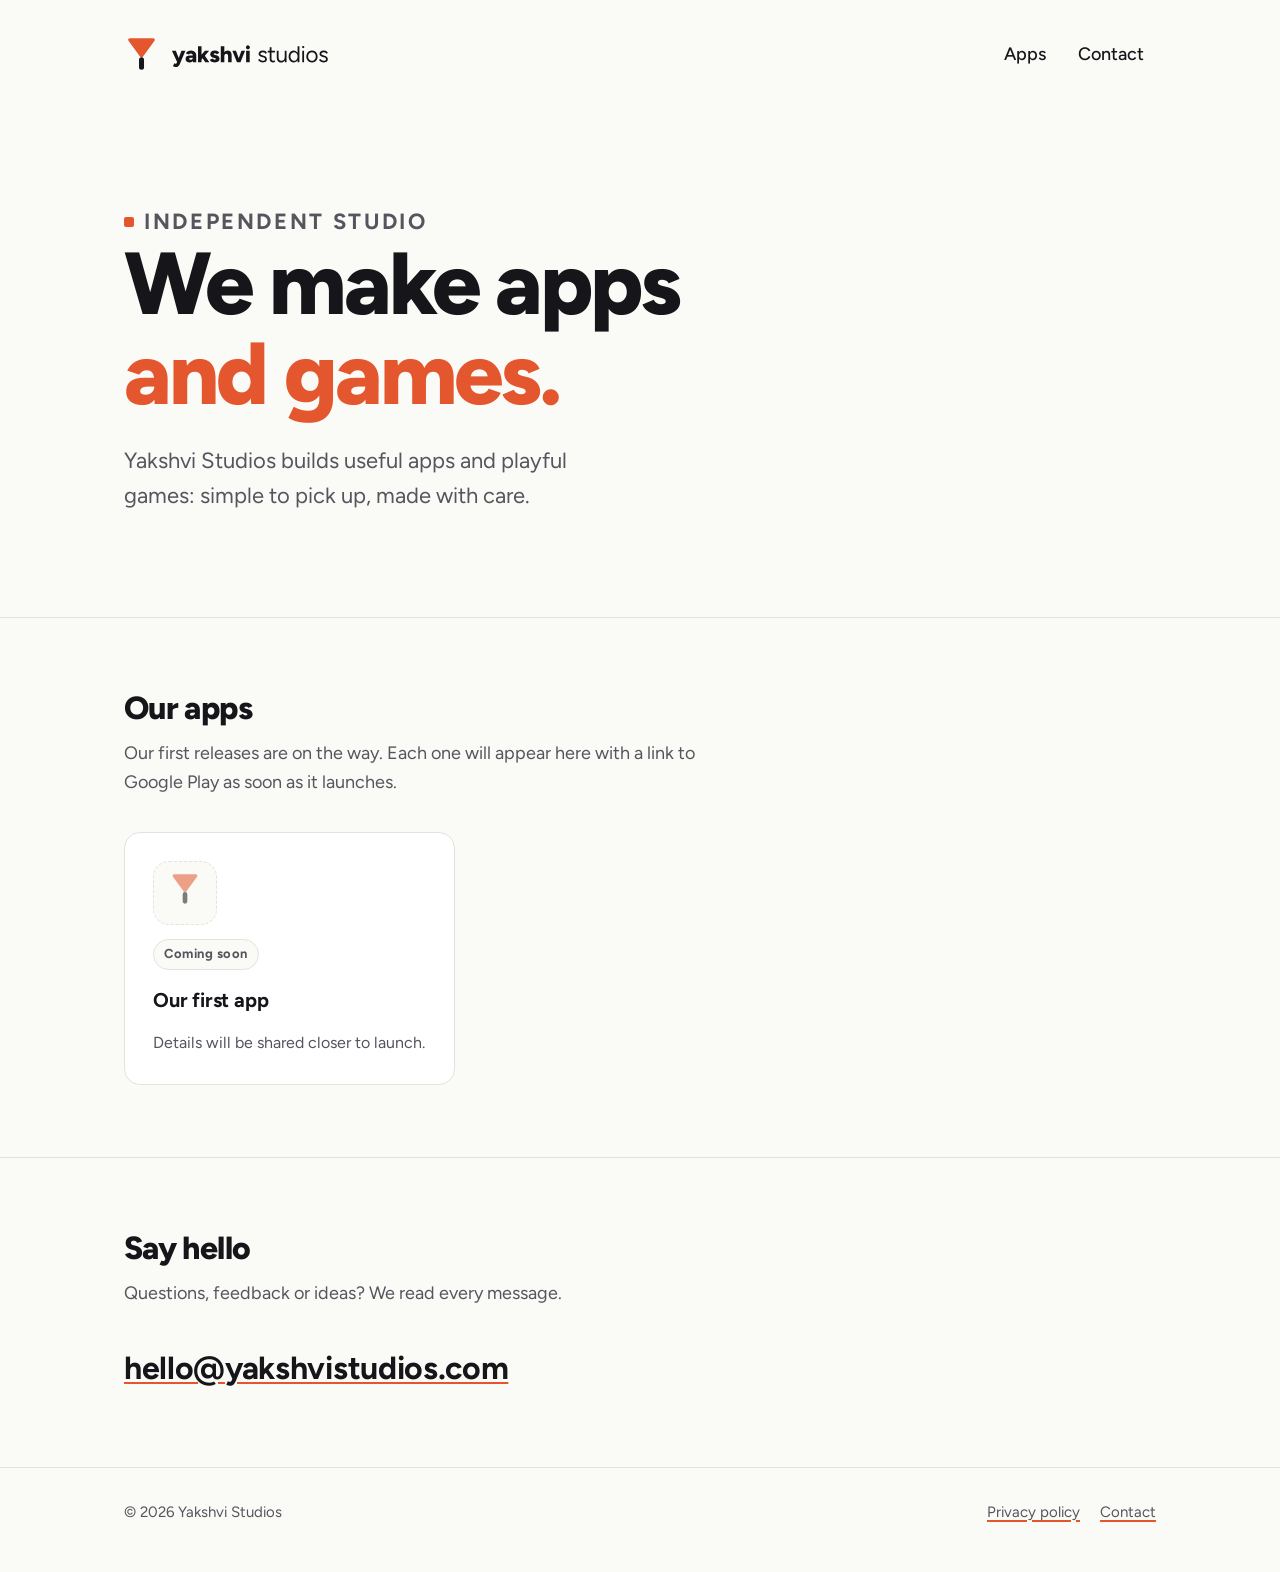
==== index.html @ 71517ecf "add website" ====
<!doctype html>
<html lang="en">
<head>
  <meta charset="utf-8">
  <meta name="viewport" content="width=device-width, initial-scale=1">
  <title>Yakshvi Studios · Apps and games</title>
  <meta name="description" content="Yakshvi Studios is an independent studio building useful apps and playful games.">
  <link rel="canonical" href="https://yakshvistudios.com/">
  <meta name="theme-color" content="#FAFAF7" media="(prefers-color-scheme: light)">
  <meta name="theme-color" content="#16161A" media="(prefers-color-scheme: dark)">

  <meta property="og:type" content="website">
  <meta property="og:site_name" content="Yakshvi Studios">
  <meta property="og:title" content="Yakshvi Studios · Apps and games">
  <meta property="og:description" content="An independent studio building useful apps and playful games.">
  <meta property="og:url" content="https://yakshvistudios.com/">
  <meta property="og:image" content="https://yakshvistudios.com/assets/og-image.png">
  <meta name="twitter:card" content="summary_large_image">

  <link rel="icon" href="/favicon.ico" sizes="any">
  <link rel="icon" href="/favicon.svg" type="image/svg+xml">
  <link rel="apple-touch-icon" href="/apple-touch-icon.png">
  <link rel="preload" href="/assets/fonts/figtree-latin-800-normal.woff2" as="font" type="font/woff2" crossorigin>
  <link rel="stylesheet" href="/assets/site.css">
</head>
<body>
  <header class="site-header">
    <div class="wrap">
      <a class="logo" href="/" aria-label="Yakshvi Studios home">
        <picture>
          <source srcset="/assets/logo/yakshvi-logo-horizontal-on-dark.svg" media="(prefers-color-scheme: dark)">
          <img src="/assets/logo/yakshvi-logo-horizontal.svg" alt="Yakshvi Studios" width="208" height="40">
        </picture>
      </a>
      <nav class="nav" aria-label="Main">
        <a href="#apps">Apps</a>
        <a href="#contact">Contact</a>
      </nav>
    </div>
  </header>

  <main>
    <div class="hero">
      <div class="wrap">
        <p class="eyebrow">Independent studio</p>
        <h1>We make apps <span class="accent">and games.</span></h1>
        <p>Yakshvi Studios builds useful apps and playful games: simple to pick up, made with care.</p>
      </div>
    </div>

    <section id="apps" aria-labelledby="apps-title">
      <div class="wrap">
        <h2 id="apps-title">Our apps</h2>
        <p class="lede">Our first releases are on the way. Each one will appear here with a link to Google Play as soon as it launches.</p>
        <div class="apps">
          <article class="app-card">
            <div class="icon"><picture><source srcset="/assets/logo/yakshvi-mark-on-dark.svg" media="(prefers-color-scheme: dark)"><img src="/assets/logo/yakshvi-mark.svg" alt=""></picture></div>
            <span class="badge">Coming soon</span>
            <h3>Our first app</h3>
            <p>Details will be shared closer to launch.</p>
          </article>
        </div>
      </div>
    </section>

    <section id="contact" aria-labelledby="contact-title">
      <div class="wrap">
        <h2 id="contact-title">Say hello</h2>
        <p class="lede">Questions, feedback or ideas? We read every message.</p>
        <a class="contact-mail" href="mailto:hello@yakshvistudios.com">hello@yakshvistudios.com</a>
      </div>
    </section>
  </main>

  <footer class="site-footer">
    <div class="wrap">
      <span>© 2026 Yakshvi Studios</span>
      <nav aria-label="Footer">
        <a href="/privacy.html">Privacy policy</a>
        <a href="mailto:hello@yakshvistudios.com">Contact</a>
      </nav>
    </div>
  </footer>
</body>
</html>
---- assets/site.css ----
/* Yakshvi Studios — site styles */

@font-face { font-family: "Figtree"; font-weight: 400; font-style: normal; font-display: swap; src: url("fonts/figtree-latin-400-normal.woff2") format("woff2"); }
@font-face { font-family: "Figtree"; font-weight: 500; font-style: normal; font-display: swap; src: url("fonts/figtree-latin-500-normal.woff2") format("woff2"); }
@font-face { font-family: "Figtree"; font-weight: 700; font-style: normal; font-display: swap; src: url("fonts/figtree-latin-700-normal.woff2") format("woff2"); }
@font-face { font-family: "Figtree"; font-weight: 800; font-style: normal; font-display: swap; src: url("fonts/figtree-latin-800-normal.woff2") format("woff2"); }

:root {
  --ink: #16161A;
  --ink-soft: #55555E;
  --paper: #FAFAF7;
  --card: #FFFFFF;
  --line: #E4E2DC;
  --orange: #E4572E;
  --orange-text: #B83E1A; /* orange that passes contrast as text on light backgrounds */
  --radius: 16px;
  --max: 1080px;
}

@media (prefers-color-scheme: dark) {
  :root {
    --ink: #F4F3EF;
    --ink-soft: #A9A9B2;
    --paper: #16161A;
    --card: #1F1F24;
    --line: #2E2E35;
    --orange-text: #FF8A62;
  }
}

* { box-sizing: border-box; }

html { -webkit-text-size-adjust: 100%; }

body {
  margin: 0;
  background: var(--paper);
  color: var(--ink);
  font-family: "Figtree", system-ui, -apple-system, "Segoe UI", sans-serif;
  font-size: 18px;
  line-height: 1.6;
}

a { color: inherit; text-decoration-color: var(--orange); text-decoration-thickness: 2px; text-underline-offset: 3px; }
a:hover { color: var(--orange-text); }
a:focus-visible { outline: 3px solid var(--orange); outline-offset: 3px; border-radius: 4px; }

.wrap { width: 100%; max-width: var(--max); margin: 0 auto; padding: 0 24px; }

/* Header */
.site-header { padding: 28px 0; }
.site-header .wrap { display: flex; align-items: center; justify-content: space-between; gap: 16px; flex-wrap: wrap; }
.logo { display: inline-flex; padding: 6px 0; }
.logo img { height: 40px; width: auto; display: block; }
.nav { display: flex; gap: 8px; }
.nav a { text-decoration: none; font-weight: 500; padding: 10px 12px; border-radius: 10px; }
.nav a:hover { background: var(--card); color: var(--ink); }

/* Hero */
.hero { padding: 96px 0 104px; }
.eyebrow { display: inline-flex; align-items: center; gap: 10px; font-size: 14px; font-weight: 700; letter-spacing: 0.12em; text-transform: uppercase; color: var(--ink-soft); margin: 0 0 20px; }
.eyebrow::before { content: ""; width: 10px; height: 10px; background: var(--orange); border-radius: 2px; }
.hero h1 { font-size: clamp(44px, 8vw, 88px); line-height: 1.02; letter-spacing: -0.035em; font-weight: 800; margin: 0 0 24px; max-width: 12ch; }
.hero h1 .accent { color: var(--orange); }
.hero p { font-size: clamp(18px, 2.2vw, 22px); color: var(--ink-soft); max-width: 36ch; margin: 0; }

/* Sections */
section { padding: 72px 0; border-top: 1px solid var(--line); }
section h2 { font-size: 32px; letter-spacing: -0.02em; line-height: 1.15; font-weight: 800; margin: 0 0 12px; }
section .lede { color: var(--ink-soft); max-width: 52ch; margin: 0 0 36px; }

.apps { display: grid; grid-template-columns: repeat(auto-fill, minmax(280px, 1fr)); gap: 20px; }
.app-card { background: var(--card); border: 1px solid var(--line); border-radius: var(--radius); padding: 28px; display: flex; flex-direction: column; gap: 14px; }
.app-card .icon { width: 64px; height: 64px; border-radius: 16px; background: var(--paper); border: 1px dashed var(--line); display: grid; place-items: center; }
.app-card .icon img { width: 34px; height: 34px; opacity: 0.55; }
.app-card h3 { margin: 0; font-size: 20px; letter-spacing: -0.01em; }
.app-card p { margin: 0; color: var(--ink-soft); font-size: 16px; }
.badge { align-self: flex-start; font-size: 13px; font-weight: 700; letter-spacing: 0.04em; padding: 4px 10px; border-radius: 999px; background: var(--paper); border: 1px solid var(--line); color: var(--ink-soft); }

.contact-mail { font-size: clamp(22px, 3.5vw, 32px); font-weight: 700; letter-spacing: -0.01em; overflow-wrap: anywhere; }

/* Footer */
.site-footer { border-top: 1px solid var(--line); padding: 32px 0 48px; font-size: 15px; color: var(--ink-soft); }
.site-footer .wrap { display: flex; justify-content: space-between; gap: 16px; flex-wrap: wrap; }
.site-footer nav { display: flex; gap: 20px; }

/* Long-form pages (privacy policy) */
.doc { padding: 56px 0 88px; }
.doc .wrap { max-width: 760px; }
.doc h1 { font-size: clamp(36px, 6vw, 52px); letter-spacing: -0.03em; line-height: 1.1; margin: 0 0 12px; font-weight: 800; }
.doc .meta { color: var(--ink-soft); margin: 0 0 40px; }
.doc h2 { font-size: 24px; letter-spacing: -0.01em; margin: 44px 0 10px; font-weight: 800; }
.doc p, .doc li { color: var(--ink); }
.doc ul { padding-left: 22px; }
.doc li { margin-bottom: 6px; }
.note { background: var(--card); border: 1px solid var(--line); border-radius: 12px; padding: 18px 20px; color: var(--ink-soft); }

/* 404 */
.notfound { padding: 120px 0; text-align: left; }
.notfound h1 { font-size: clamp(40px, 7vw, 72px); letter-spacing: -0.03em; margin: 0 0 16px; font-weight: 800; }
.button { display: inline-block; margin-top: 24px; padding: 14px 22px; border-radius: 12px; background: var(--ink); color: var(--paper); text-decoration: none; font-weight: 700; }
.button:hover { color: var(--paper); opacity: 0.88; }

@media (max-width: 600px) {
  body { font-size: 17px; }
  .site-header { padding: 18px 0; }
  .logo img { height: 32px; }
  .hero { padding: 56px 0 72px; }
  section { padding: 56px 0; }
}
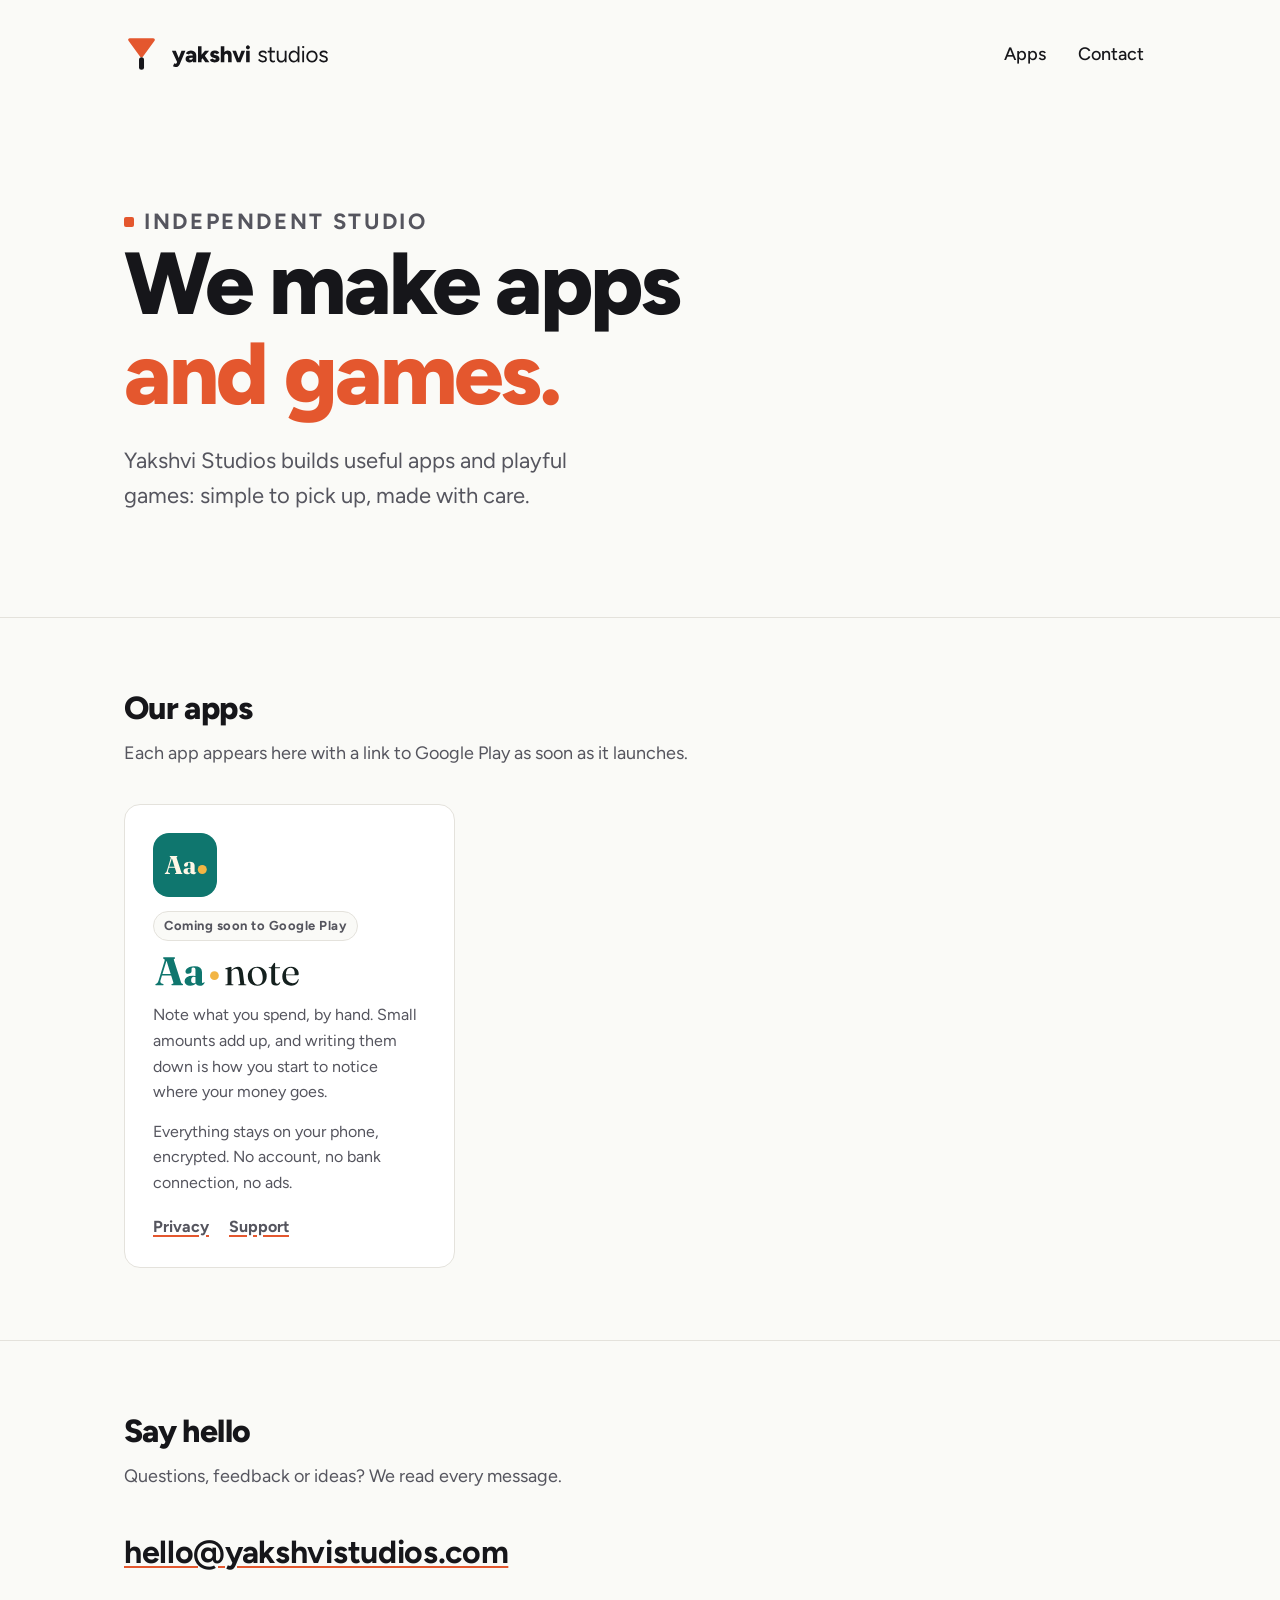
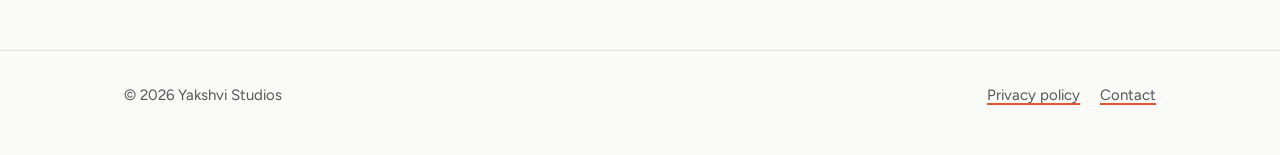
==== commit 1372fa8a: "Show Aanote on the home page The placeholder card becomes Aanote's: its icon, wordmark, what it is a" ====
--- a/index.html
+++ b/index.html
@@ -51,13 +51,15 @@
     <section id="apps" aria-labelledby="apps-title">
       <div class="wrap">
         <h2 id="apps-title">Our apps</h2>
-        <p class="lede">Our first releases are on the way. Each one will appear here with a link to Google Play as soon as it launches.</p>
+        <p class="lede">Each app appears here with a link to Google Play as soon as it launches.</p>
         <div class="apps">
-          <article class="app-card">
-            <div class="icon"><picture><source srcset="/assets/logo/yakshvi-mark-on-dark.svg" media="(prefers-color-scheme: dark)"><img src="/assets/logo/yakshvi-mark.svg" alt=""></picture></div>
-            <span class="badge">Coming soon</span>
-            <h3>Our first app</h3>
-            <p>Details will be shared closer to launch.</p>
+          <article class="app-card" id="aanote">
+            <img class="app-icon" src="/assets/apps/aanote/icon.svg" alt="" width="64" height="64">
+            <span class="badge">Coming soon to Google Play</span>
+            <h3 class="wordmark"><picture><source srcset="/assets/apps/aanote/wordmark-on-dark.svg" media="(prefers-color-scheme: dark)"><img src="/assets/apps/aanote/wordmark.svg" alt="Aanote" width="148" height="33"></picture></h3>
+            <p>Note what you spend, by hand. Small amounts add up, and writing them down is how you start to notice where your money goes.</p>
+            <p>Everything stays on your phone, encrypted. No account, no bank connection, no ads.</p>
+            <p class="app-links"><a href="/privacy.html#aanote">Privacy</a><a href="mailto:support@yakshvistudios.com">Support</a></p>
           </article>
         </div>
       </div>
--- a/assets/site.css
+++ b/assets/site.css
@@ -74,6 +74,11 @@
 .app-card .icon { width: 64px; height: 64px; border-radius: 16px; background: var(--paper); border: 1px dashed var(--line); display: grid; place-items: center; }
 .app-card .icon img { width: 34px; height: 34px; opacity: 0.55; }
 .app-card h3 { margin: 0; font-size: 20px; letter-spacing: -0.01em; }
+.app-card .app-icon { width: 64px; height: 64px; border-radius: 16px; }
+.app-card h3.wordmark { line-height: 0; }
+.app-card h3.wordmark img { height: 33px; width: auto; }
+.app-card .app-links { display: flex; gap: 20px; margin-top: 4px; }
+.app-card .app-links a { font-weight: 700; }
 .app-card p { margin: 0; color: var(--ink-soft); font-size: 16px; }
 .badge { align-self: flex-start; font-size: 13px; font-weight: 700; letter-spacing: 0.04em; padding: 4px 10px; border-radius: 999px; background: var(--paper); border: 1px solid var(--line); color: var(--ink-soft); }
 
@@ -93,6 +98,10 @@
 .doc p, .doc li { color: var(--ink); }
 .doc ul { padding-left: 22px; }
 .doc li { margin-bottom: 6px; }
+.doc h3 { font-size: 19px; letter-spacing: -0.01em; margin: 28px 0 8px; font-weight: 700; }
+.doc table { width: 100%; border-collapse: collapse; margin: 8px 0 16px; }
+.doc th, .doc td { text-align: left; vertical-align: top; padding: 10px 12px; border-bottom: 1px solid var(--line); }
+.doc th { color: var(--ink-soft); font-weight: 600; }
 .note { background: var(--card); border: 1px solid var(--line); border-radius: 12px; padding: 18px 20px; color: var(--ink-soft); }
 
 /* 404 */
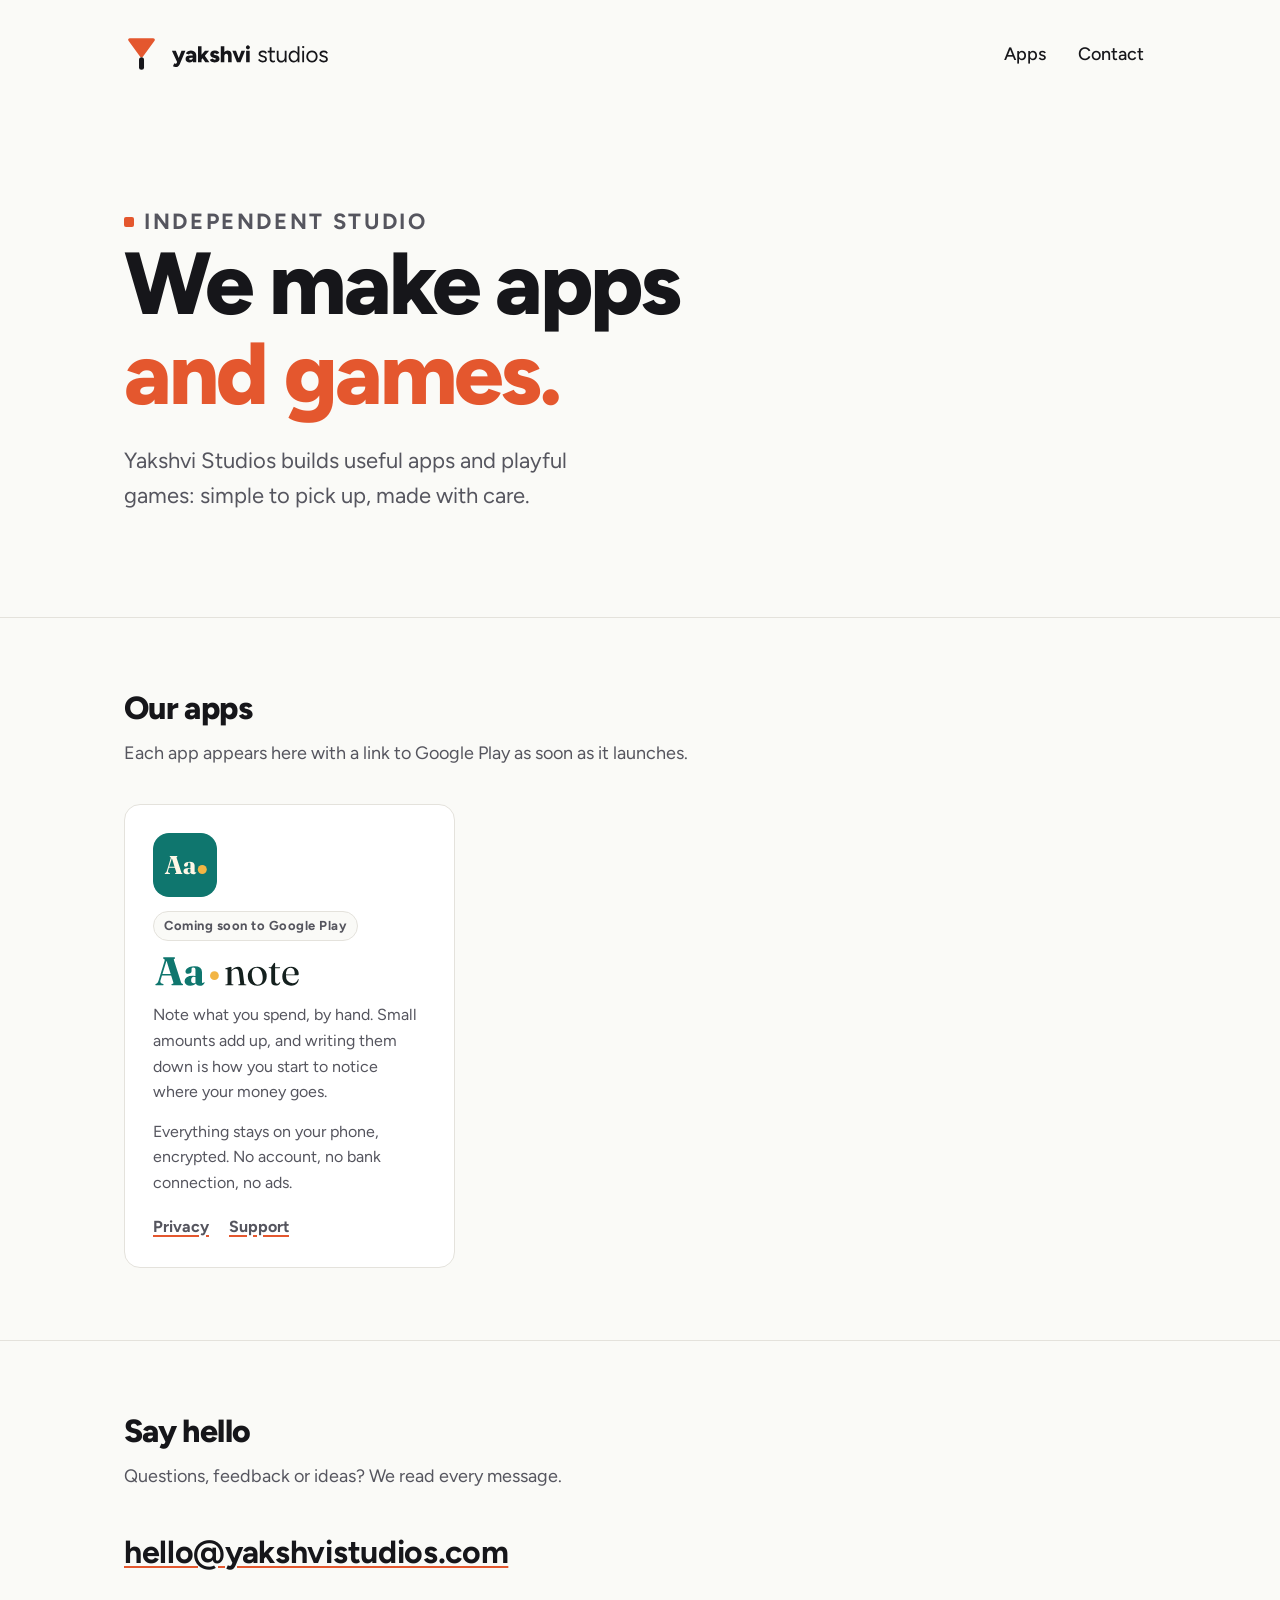
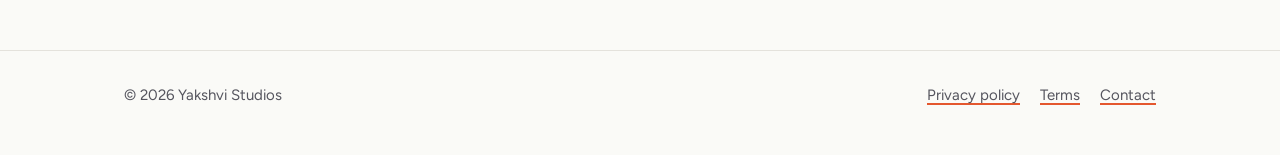
==== commit d8057e7a: "Publish Aanote's Terms of Service terms.html, laid out like the privacy policy, with a Terms link in" ====
--- a/index.html
+++ b/index.html
@@ -79,6 +79,7 @@
       <span>© 2026 Yakshvi Studios</span>
       <nav aria-label="Footer">
         <a href="/privacy.html">Privacy policy</a>
+        <a href="/terms.html">Terms</a>
         <a href="mailto:hello@yakshvistudios.com">Contact</a>
       </nav>
     </div>
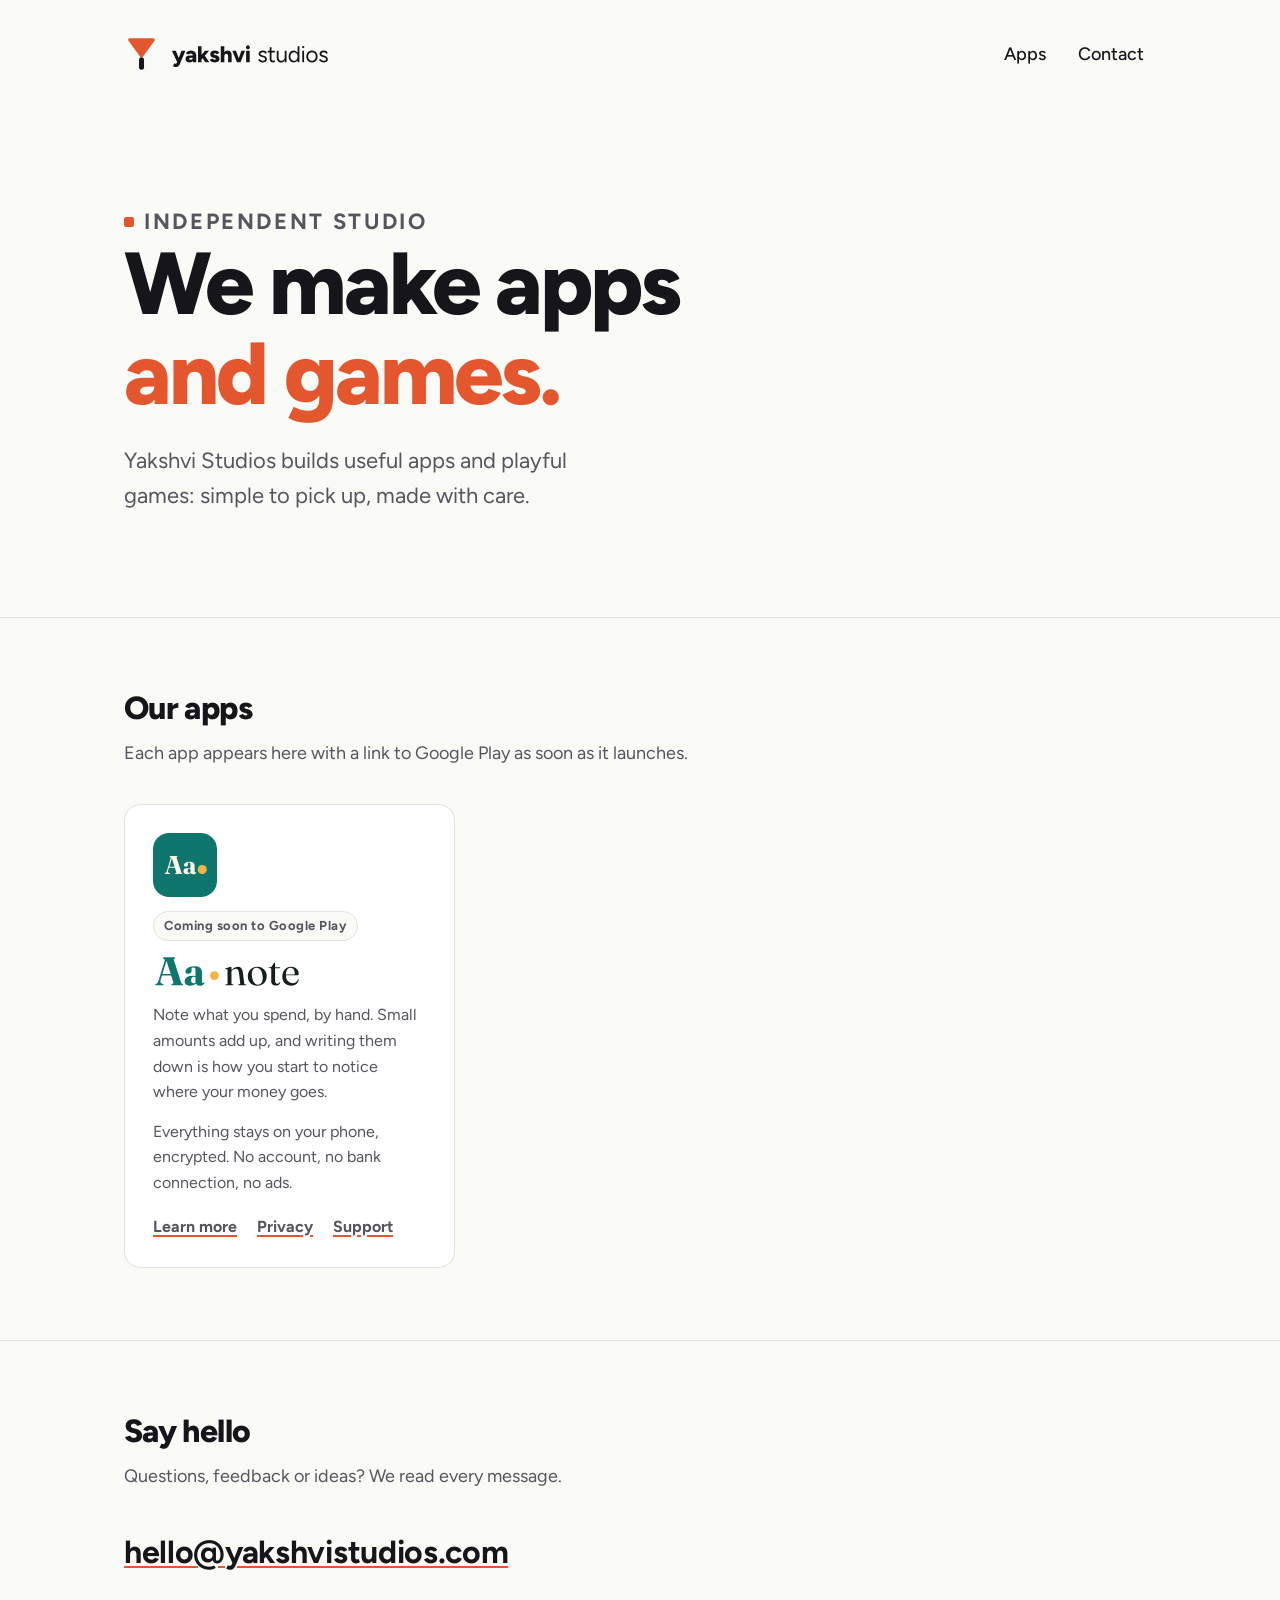
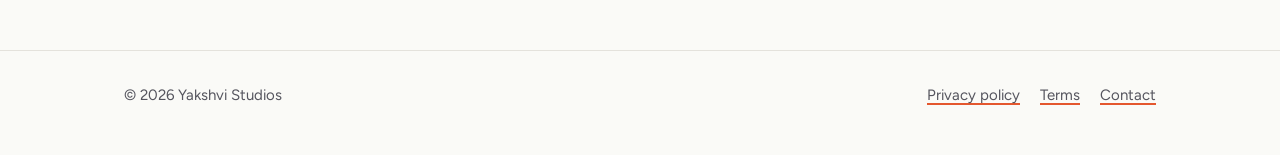
==== commit fab93987: "Add the Aanote page at /aanote/ What Aanote is and why, four features beside screenshots (quick entr" ====
--- a/index.html
+++ b/index.html
@@ -59,7 +59,7 @@
             <h3 class="wordmark"><picture><source srcset="/assets/apps/aanote/wordmark-on-dark.svg" media="(prefers-color-scheme: dark)"><img src="/assets/apps/aanote/wordmark.svg" alt="Aanote" width="148" height="33"></picture></h3>
             <p>Note what you spend, by hand. Small amounts add up, and writing them down is how you start to notice where your money goes.</p>
             <p>Everything stays on your phone, encrypted. No account, no bank connection, no ads.</p>
-            <p class="app-links"><a href="/privacy.html#aanote">Privacy</a><a href="mailto:support@yakshvistudios.com">Support</a></p>
+            <p class="app-links"><a href="/aanote/">Learn more</a><a href="/privacy.html#aanote">Privacy</a><a href="mailto:support@yakshvistudios.com">Support</a></p>
           </article>
         </div>
       </div>
--- a/assets/site.css
+++ b/assets/site.css
@@ -104,6 +104,31 @@
 .doc th { color: var(--ink-soft); font-weight: 600; }
 .note { background: var(--card); border: 1px solid var(--line); border-radius: 12px; padding: 18px 20px; color: var(--ink-soft); }
 
+/* App pages (/aanote/) */
+.product-hero { padding: 56px 0 72px; }
+.product-hero .wrap, .feature .wrap { display: grid; grid-template-columns: minmax(0, 1.15fr) minmax(0, 0.85fr); gap: 56px; align-items: center; }
+.product-icon { width: 72px; height: 72px; border-radius: 18px; display: block; margin-bottom: 20px; }
+.product-name { margin: 0 0 8px; line-height: 0; }
+.product-name img { height: 58px; width: auto; }
+.product-tagline { font-size: clamp(26px, 3.4vw, 36px); font-weight: 800; letter-spacing: -0.02em; line-height: 1.15; margin: 0 0 16px; }
+.product-intro p { color: var(--ink-soft); max-width: 46ch; }
+.product-intro .product-tagline { color: var(--ink); max-width: none; }
+.product-intro .badge { display: inline-block; margin: 8px 0 20px; }
+.facts { list-style: none; padding: 0; margin: 0; display: grid; gap: 8px; }
+.facts li { padding-left: 28px; position: relative; font-weight: 500; }
+.facts li::before { content: ""; position: absolute; left: 0; top: 0.55em; width: 12px; height: 12px; border-radius: 50%; background: #F2B544; }
+.shot { justify-self: center; width: 100%; max-width: 300px; }
+.shot img { display: block; width: 100%; height: auto; border-radius: 28px; border: 1px solid var(--line); box-shadow: 0 18px 40px rgba(0, 0, 0, 0.12); }
+.feature-text p { color: var(--ink-soft); max-width: 46ch; }
+.feature:nth-of-type(odd) .feature-text { order: 2; }
+.help { max-width: 760px; }
+.help details { border-bottom: 1px solid var(--line); padding: 4px 0; }
+.help summary { cursor: pointer; font-weight: 700; padding: 14px 0; list-style-position: outside; }
+.help summary:focus-visible { outline: 3px solid var(--orange); outline-offset: 3px; border-radius: 4px; }
+.help details p { color: var(--ink-soft); margin: 0 0 16px; }
+.help-contact { margin-top: 32px; }
+.help-legal { color: var(--ink-soft); font-size: 16px; }
+
 /* 404 */
 .notfound { padding: 120px 0; text-align: left; }
 .notfound h1 { font-size: clamp(40px, 7vw, 72px); letter-spacing: -0.03em; margin: 0 0 16px; font-weight: 800; }
@@ -116,4 +141,8 @@
   .logo img { height: 32px; }
   .hero { padding: 56px 0 72px; }
   section { padding: 56px 0; }
+  .product-hero { padding: 24px 0 56px; }
+  .product-hero .wrap, .feature .wrap { grid-template-columns: 1fr; gap: 32px; }
+  .feature:nth-of-type(odd) .feature-text { order: 0; }
+  .shot { max-width: 260px; }
 }
